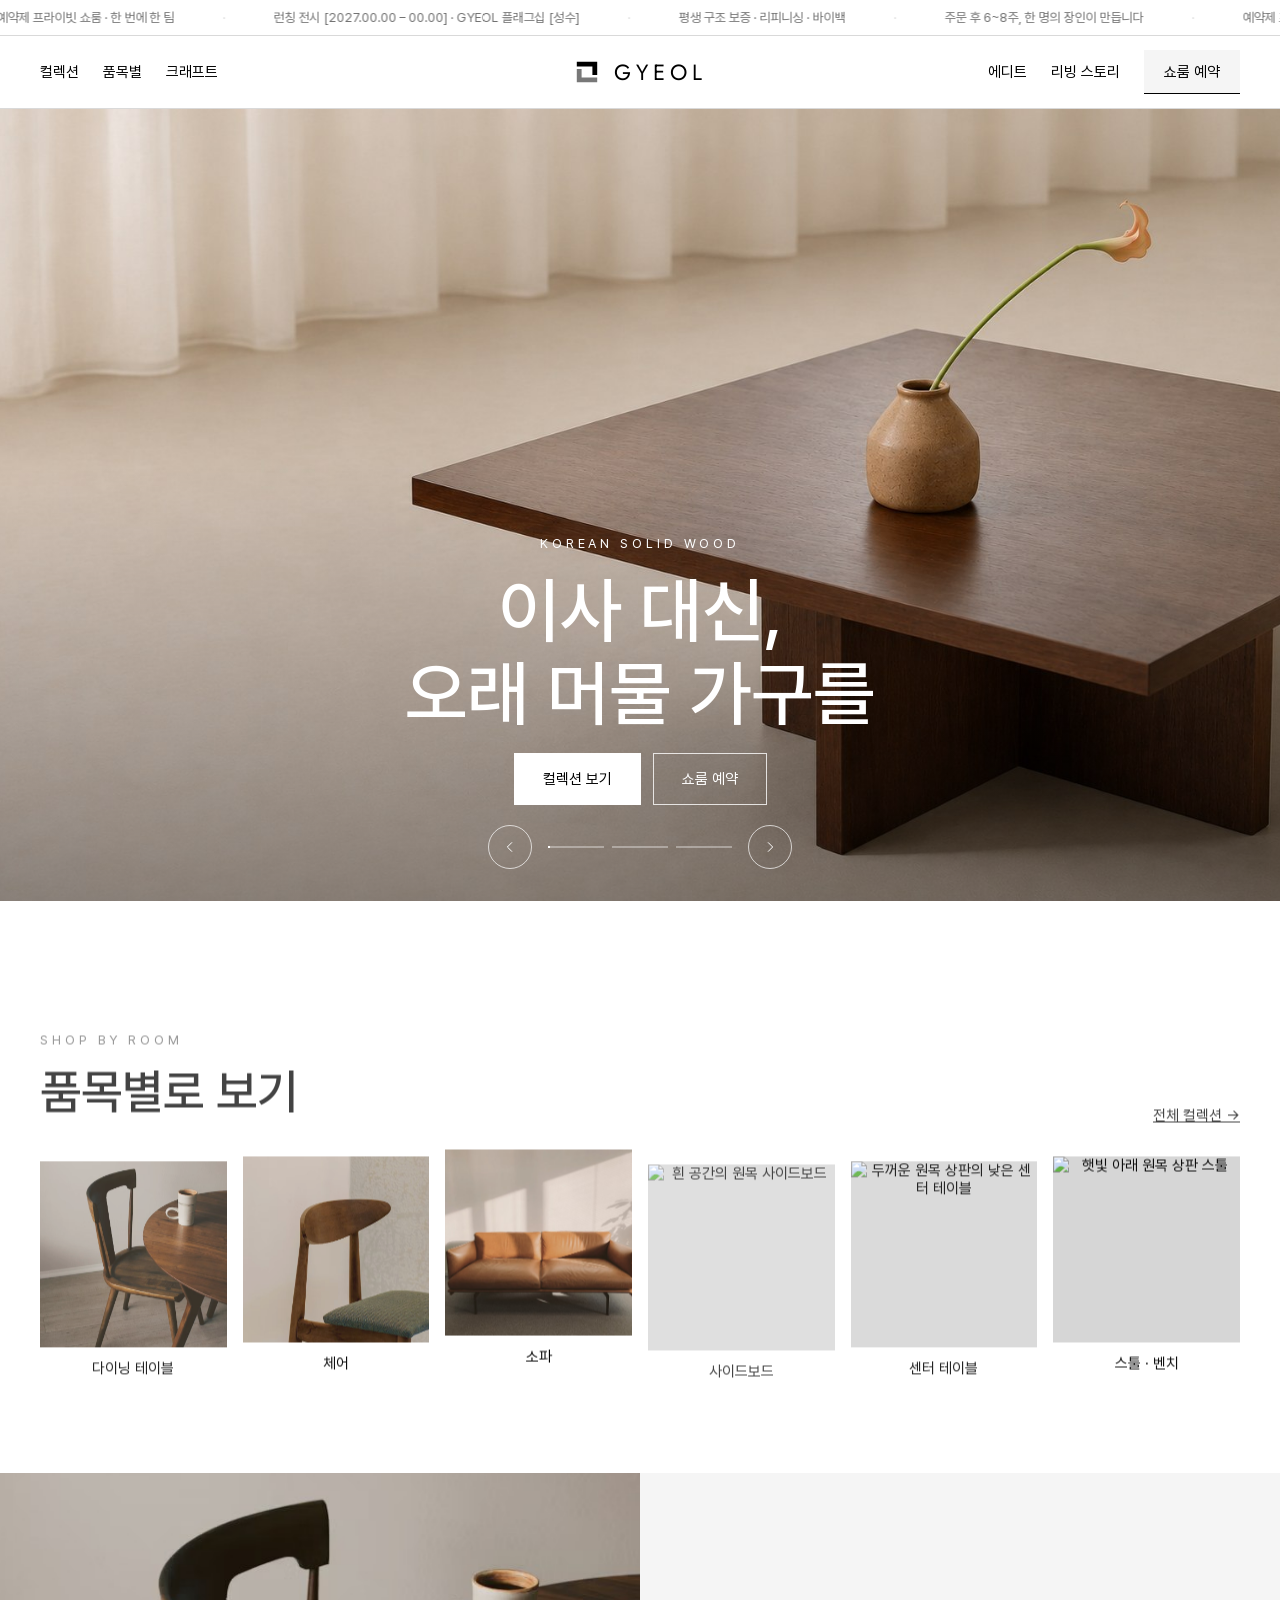
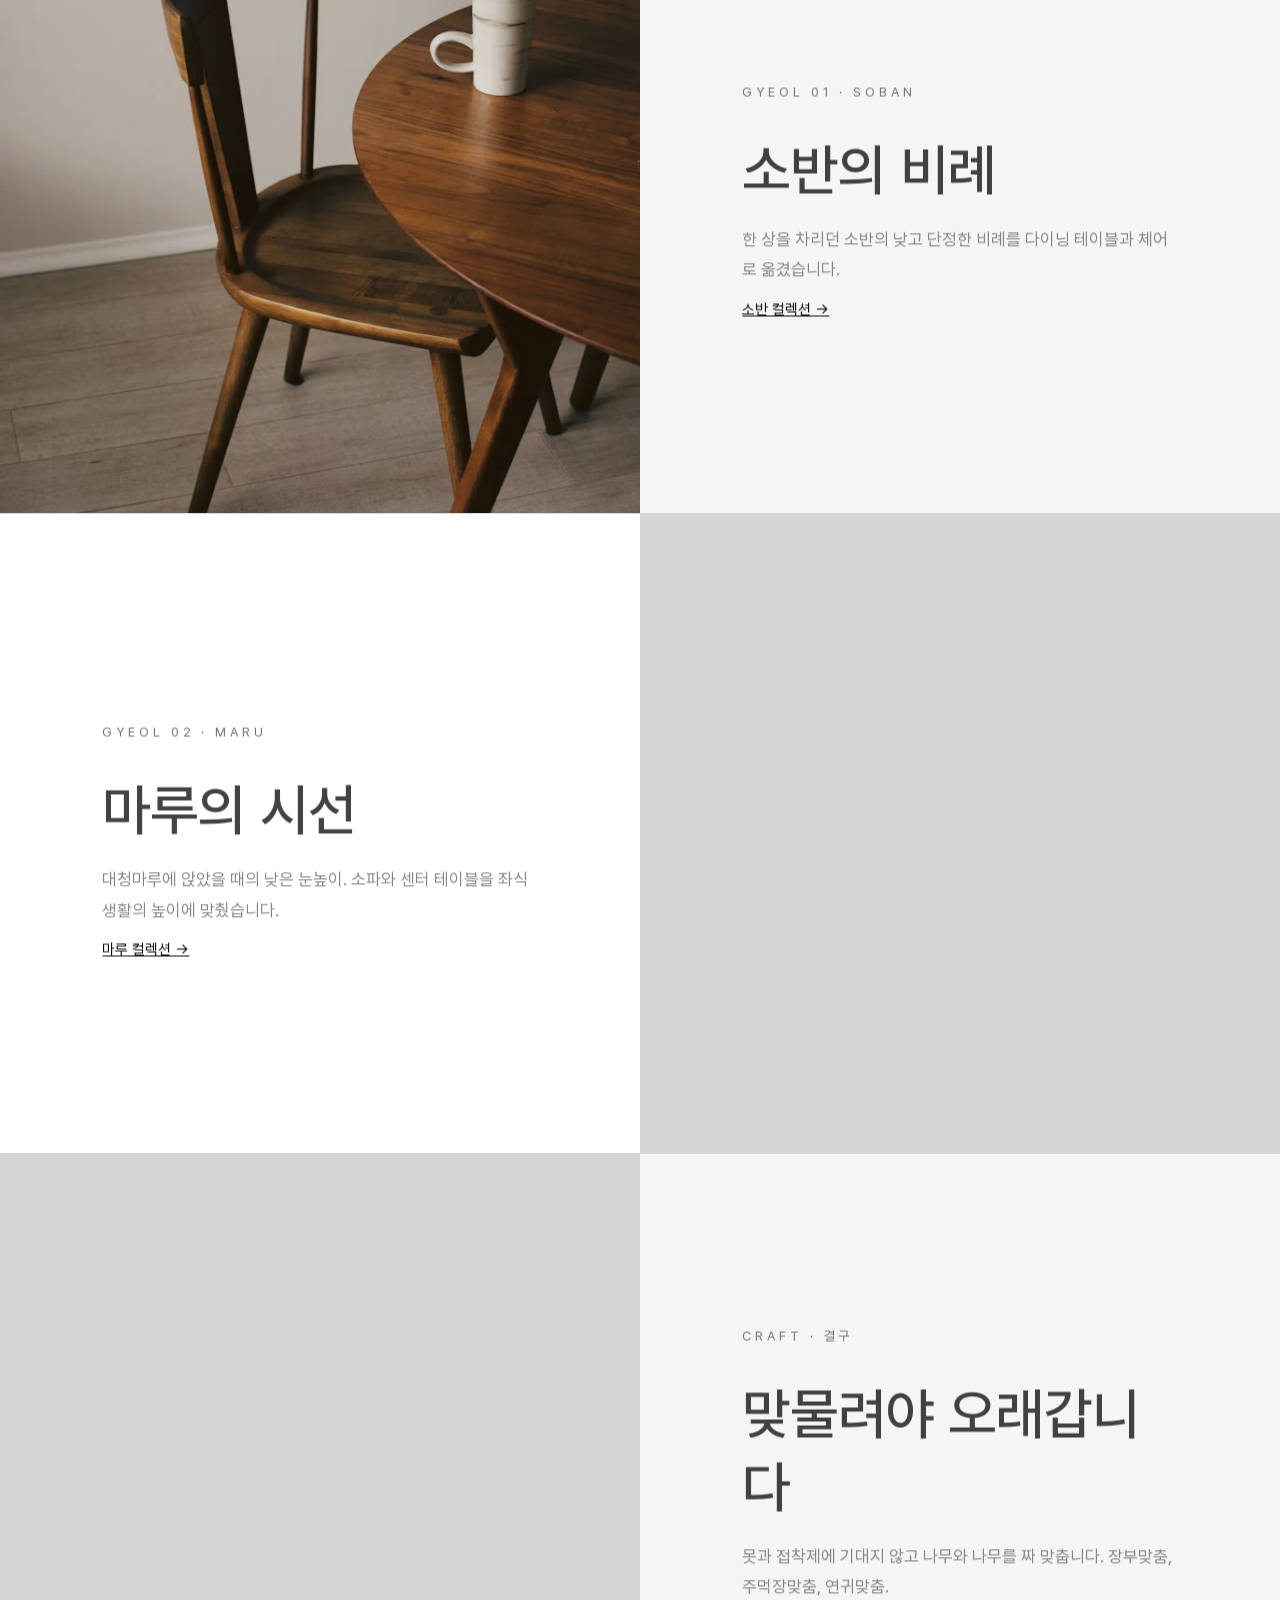
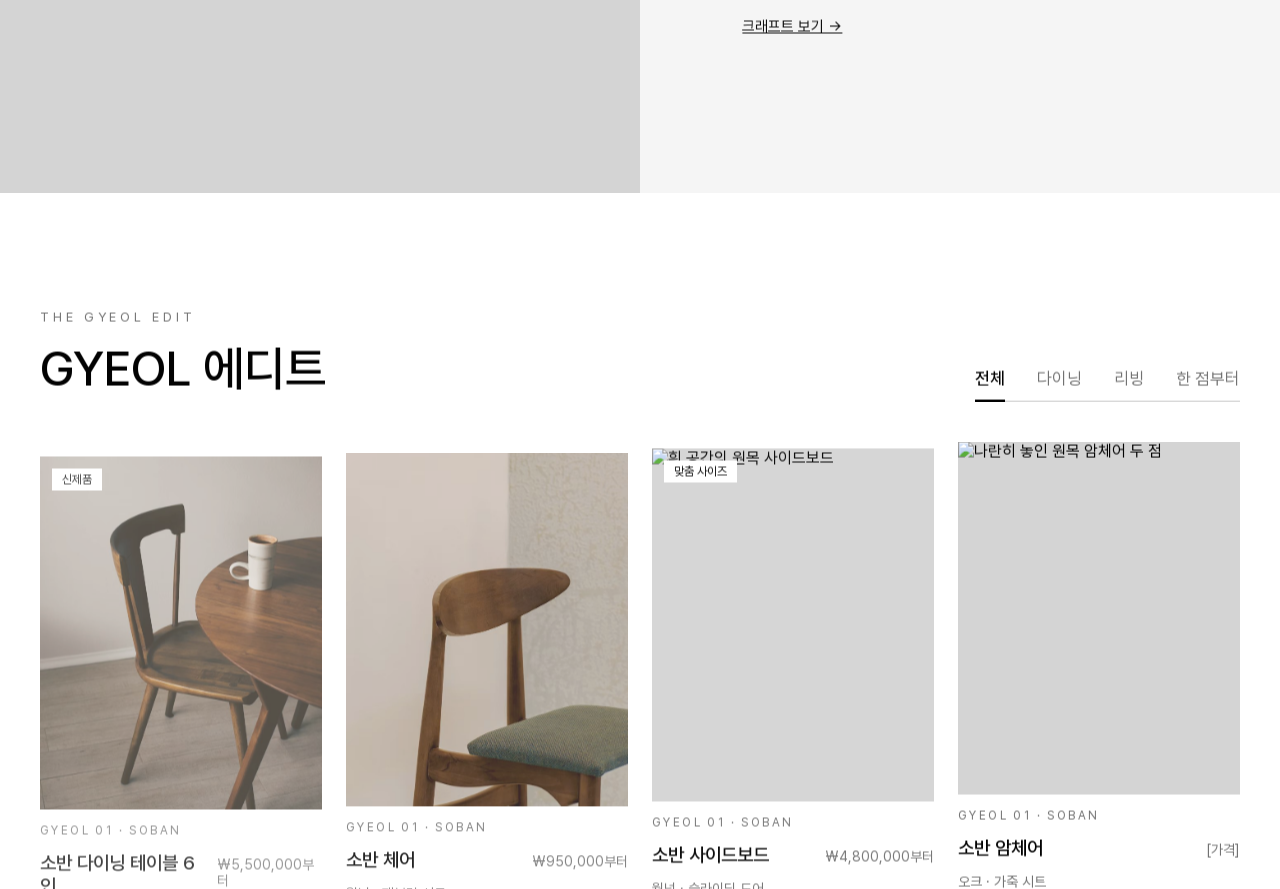
==== index.html @ b77c39f0 "GYEOL 사이트 복원본 첫 커밋 - index-wonder.html (레이아웃 B) + styles.css / wonder.css 원본 - motion.css / motion.j" ====
<!doctype html>
<html lang="ko">
<head>
<meta charset="utf-8">
<meta name="viewport" content="width=device-width, initial-scale=1">
<title>GYEOL — 한국 원목 가구</title>
<meta http-equiv="refresh" content="0; url=index-wonder.html">
<link rel="canonical" href="index-wonder.html">
</head>
<body>
<p><a href="index-wonder.html">GYEOL 홈으로 이동</a></p>
</body>
</html>
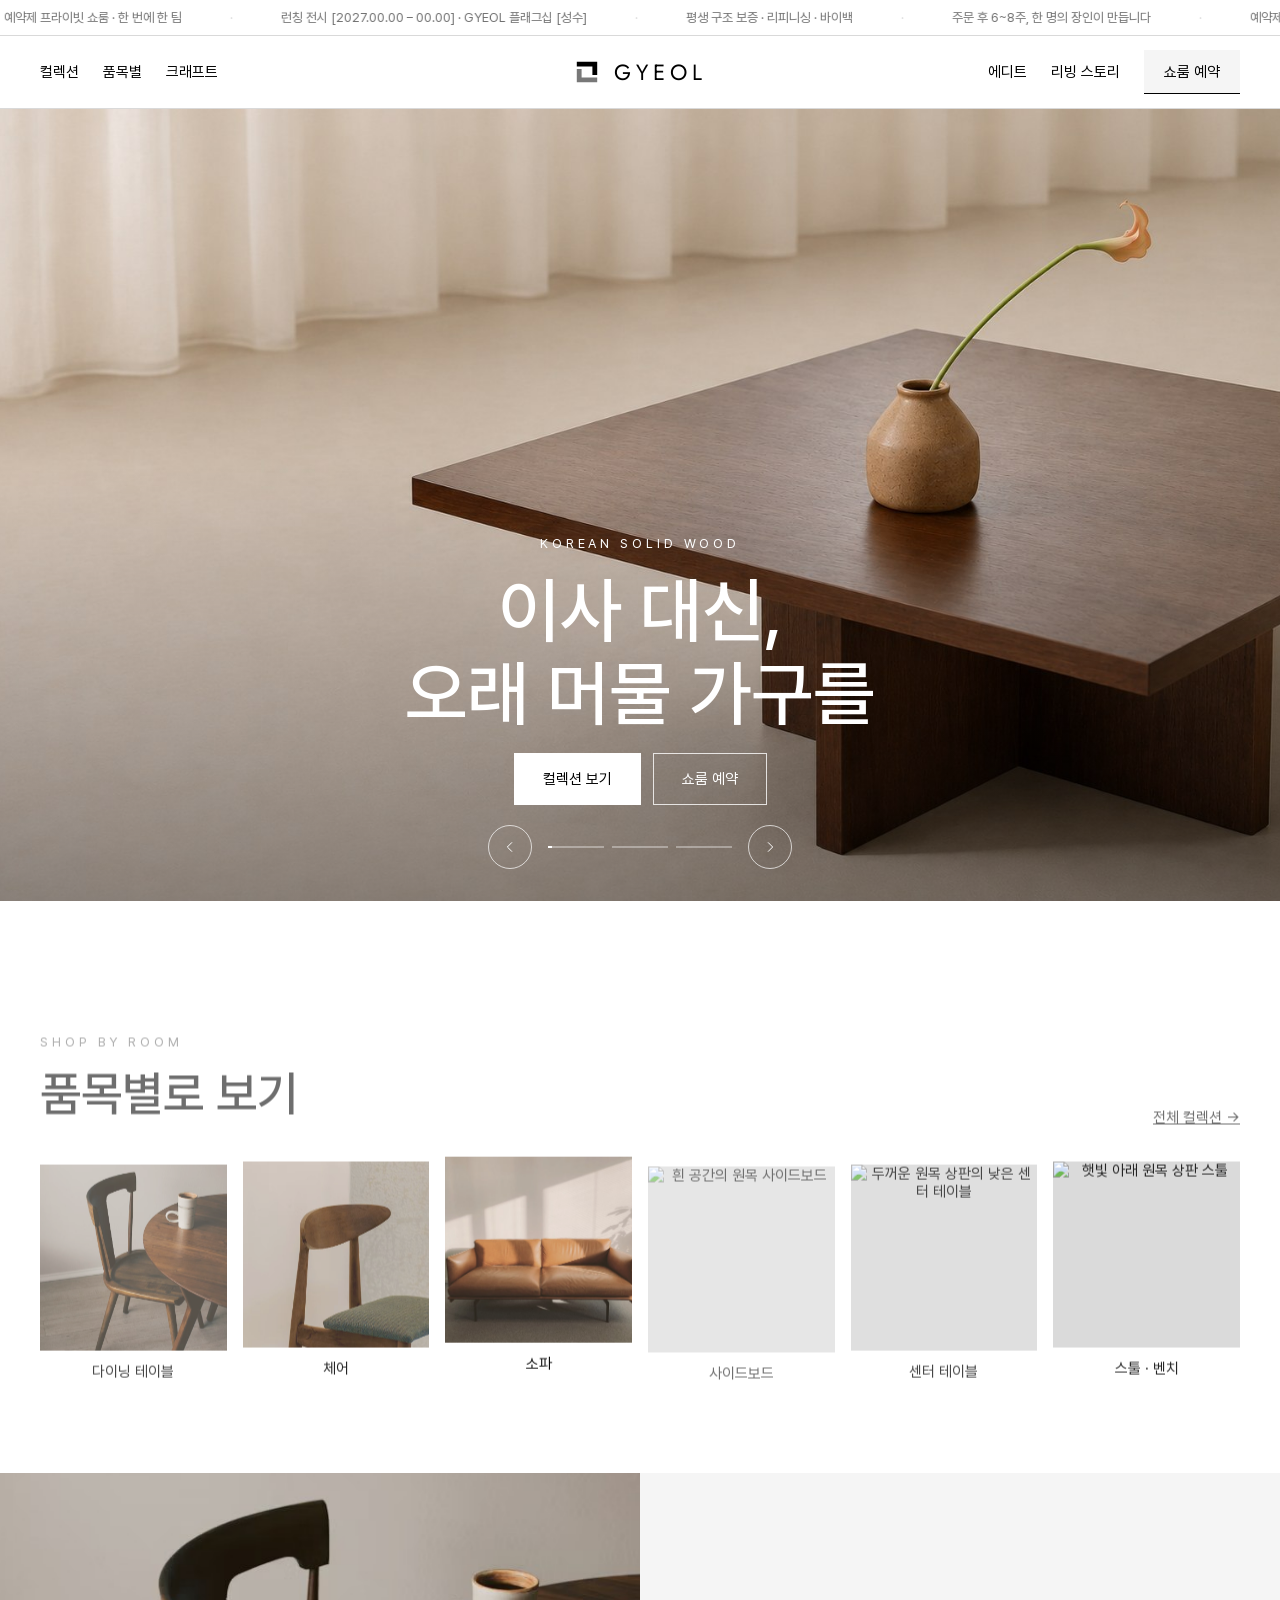
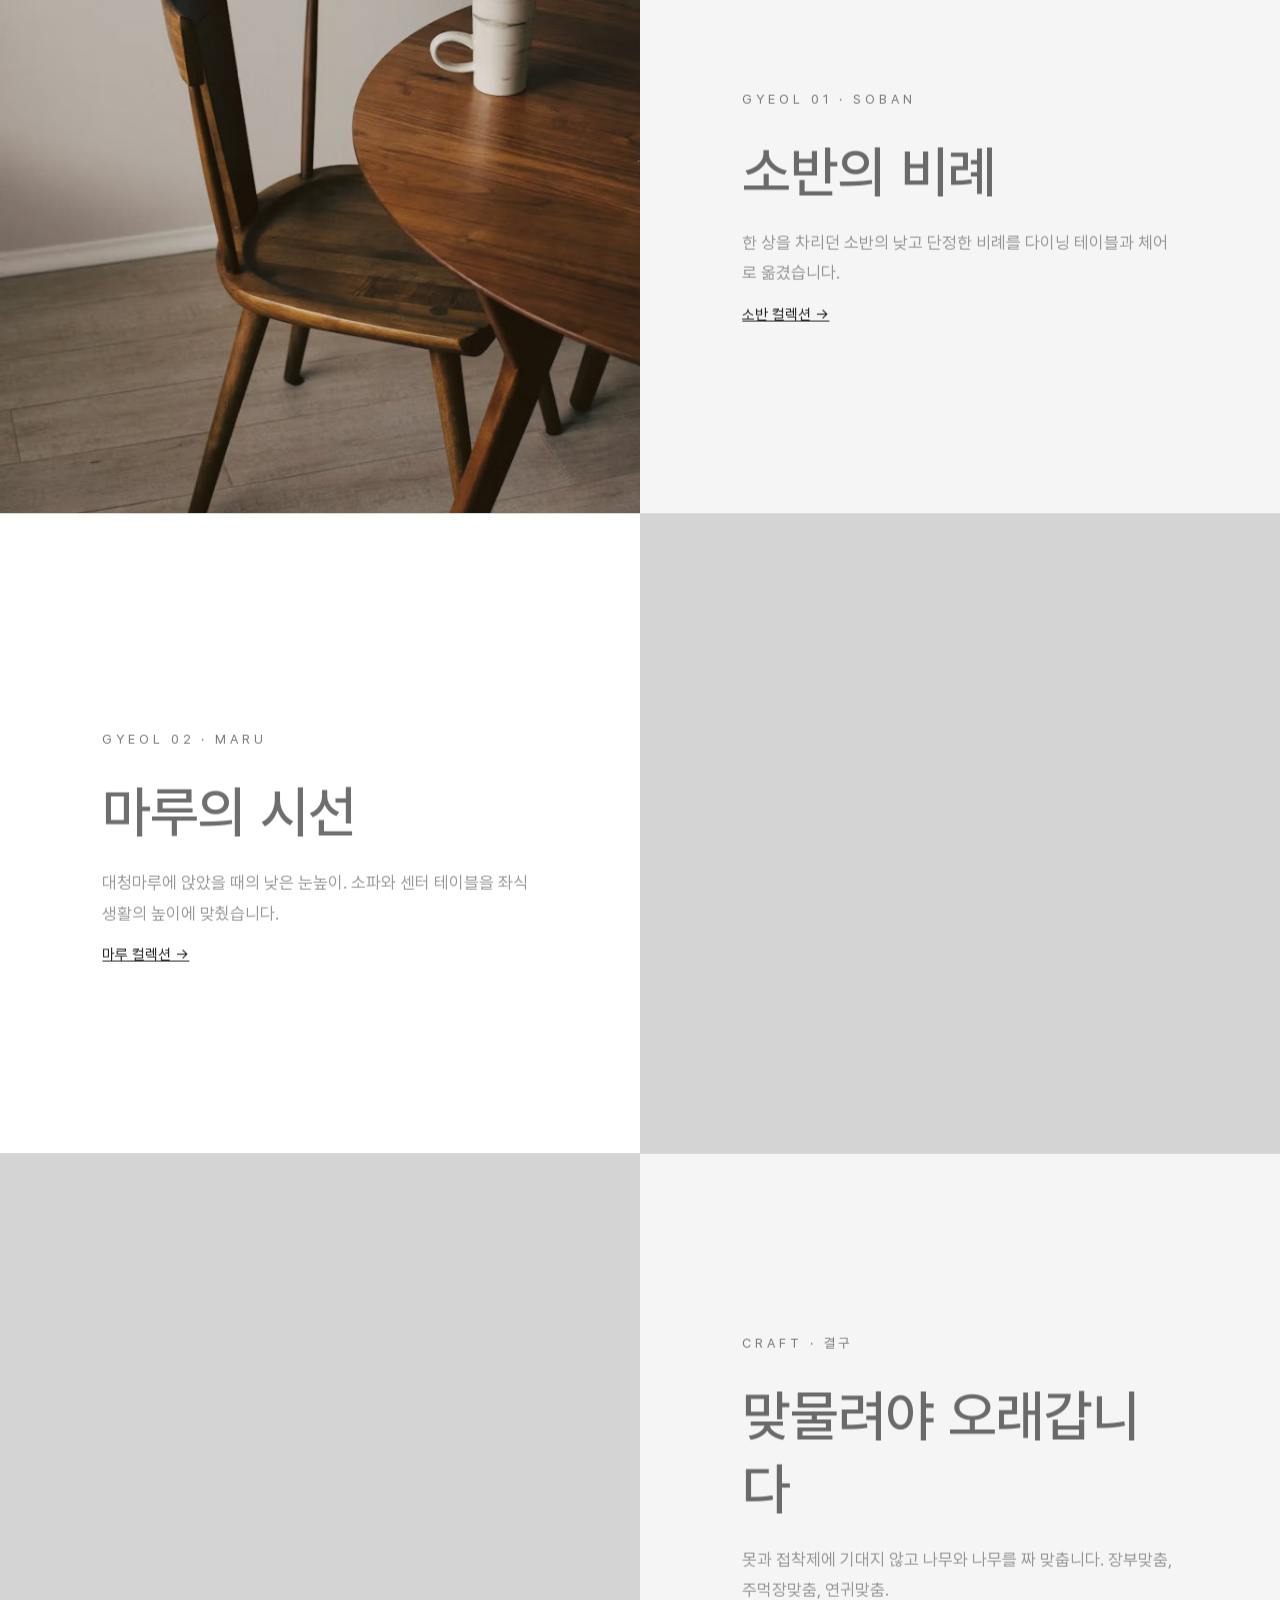
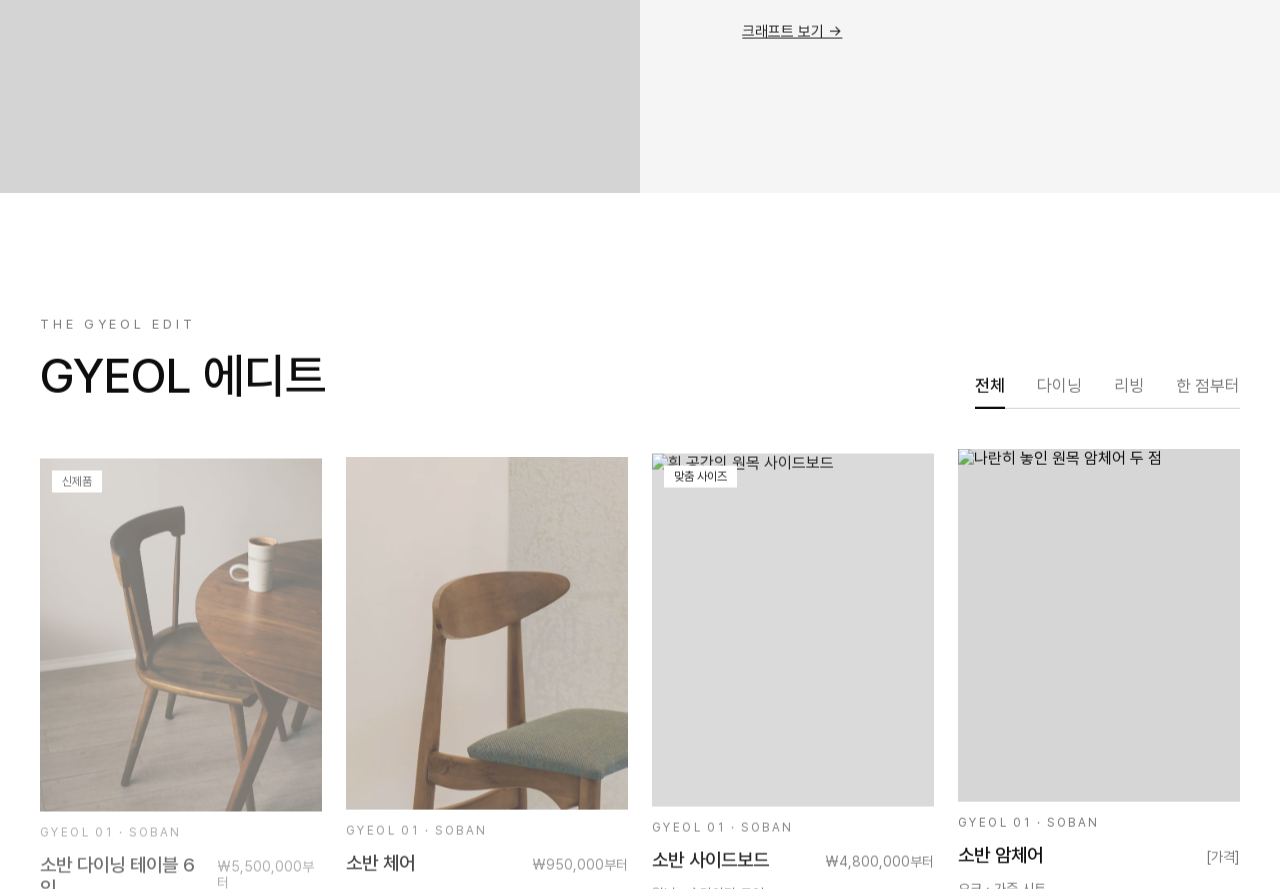
==== commit b2e5f32e: "SEO: meta description, Open Graph, Twitter 카드 추가 Co-Authored-By: Claude Opus 5.5 <noreply@anthropic." ====
--- a/index.html
+++ b/index.html
@@ -4,8 +4,21 @@
 <meta charset="utf-8">
 <meta name="viewport" content="width=device-width, initial-scale=1">
 <title>GYEOL — 한국 원목 가구</title>
+<meta name="description" content="GYEOL(결)은 한 명의 장인이 6~8주 동안 끝까지 짜 맞추는 한국 원목 가구입니다. 소반의 비례와 대청마루의 시선을 담은 다이닝·리빙 가구, 평생 구조 보증과 예약제 프라이빗 쇼룸.">
+<meta property="og:type" content="website">
+<meta property="og:site_name" content="GYEOL">
+<meta property="og:locale" content="ko_KR">
+<meta property="og:title" content="GYEOL — 이사 대신, 오래 머물 가구를">
+<meta property="og:description" content="한 명의 장인이 끝까지 짜 맞추는 한국 원목 가구. 소반·마루 컬렉션, 평생 구조 보증, 예약제 프라이빗 쇼룸.">
+<meta property="og:url" content="https://hano-choi.github.io/gyeol-site/">
+<meta property="og:image" content="https://hano-choi.github.io/gyeol-site/assets/img/hero.jpg">
+<meta property="og:image:width" content="1672">
+<meta property="og:image:height" content="941">
+<meta property="og:image:alt" content="커튼이 드리운 빈 공간의 낮은 원목 테이블과 칼라 한 송이">
+<meta name="twitter:card" content="summary_large_image">
+<meta name="twitter:image" content="https://hano-choi.github.io/gyeol-site/assets/img/hero.jpg">
 <meta http-equiv="refresh" content="0; url=index-wonder.html">
-<link rel="canonical" href="index-wonder.html">
+<link rel="canonical" href="https://hano-choi.github.io/gyeol-site/index-wonder.html">
 </head>
 <body>
 <p><a href="index-wonder.html">GYEOL 홈으로 이동</a></p>
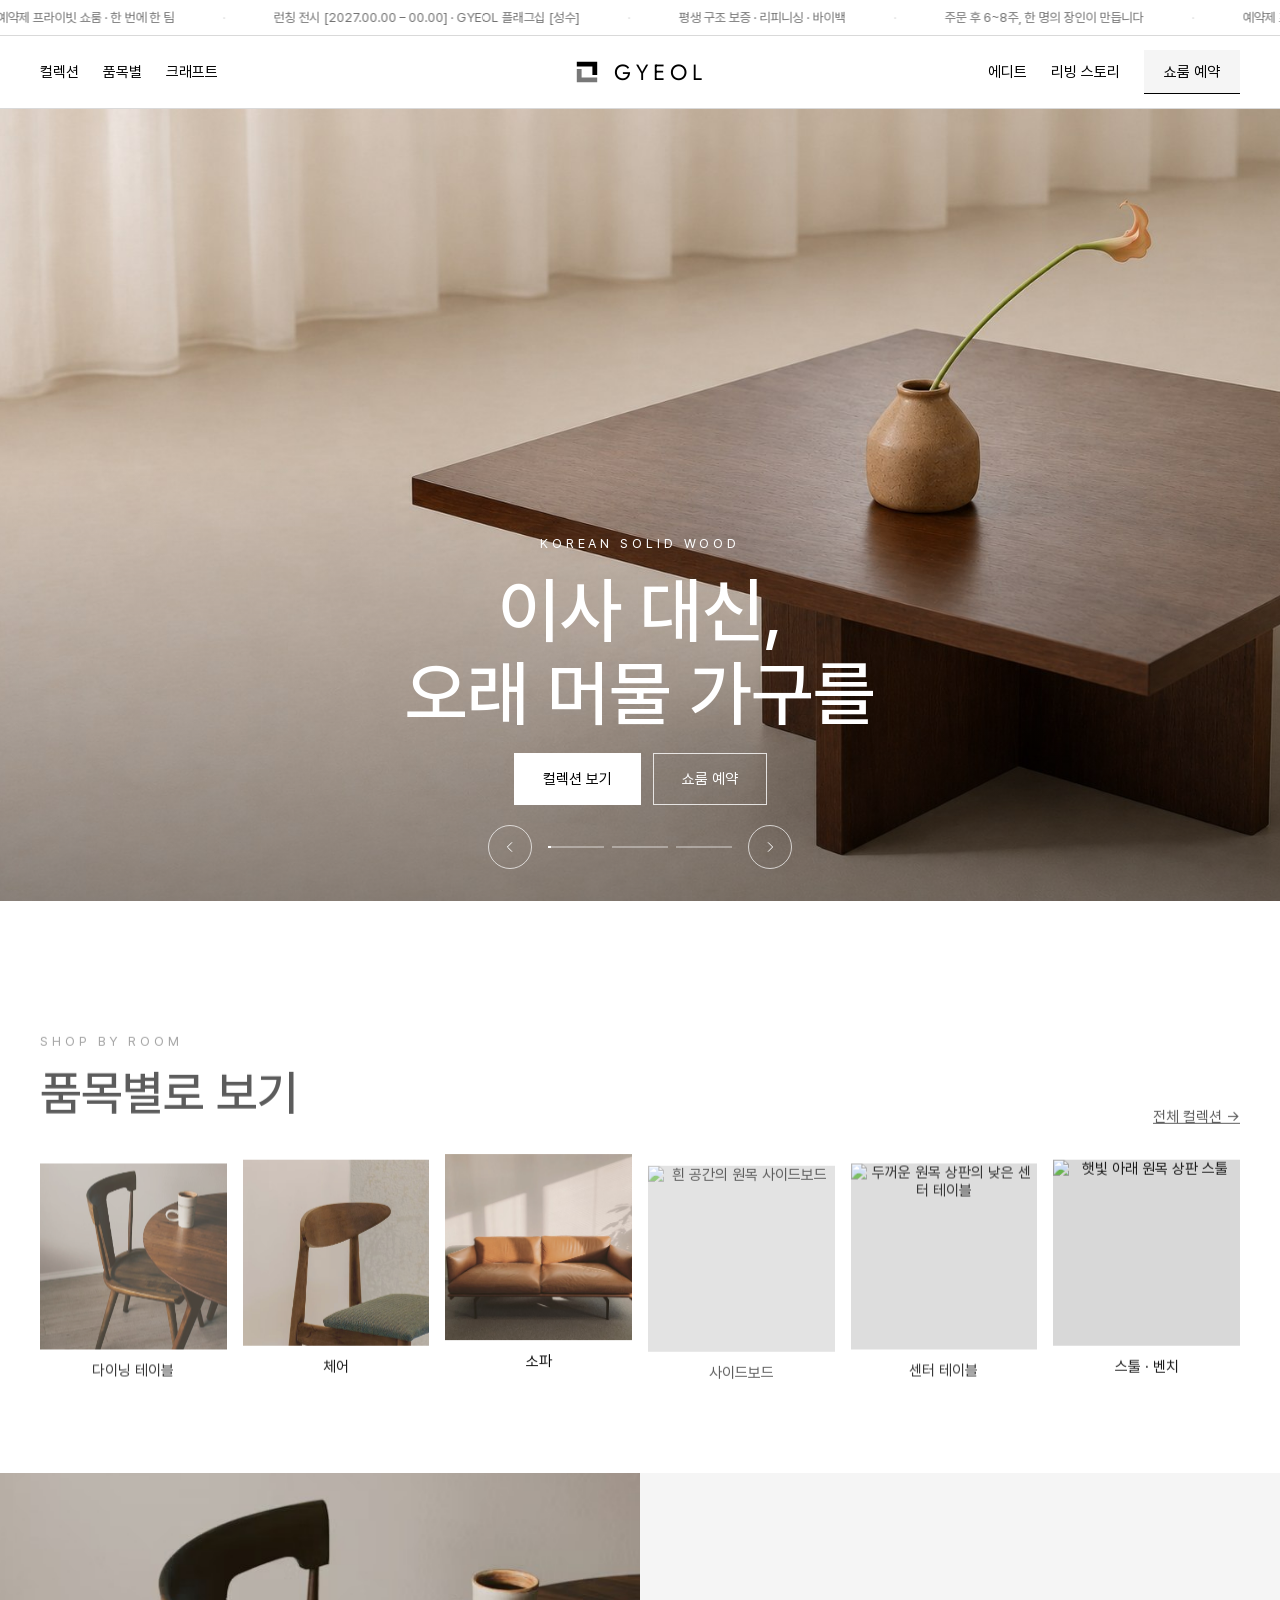
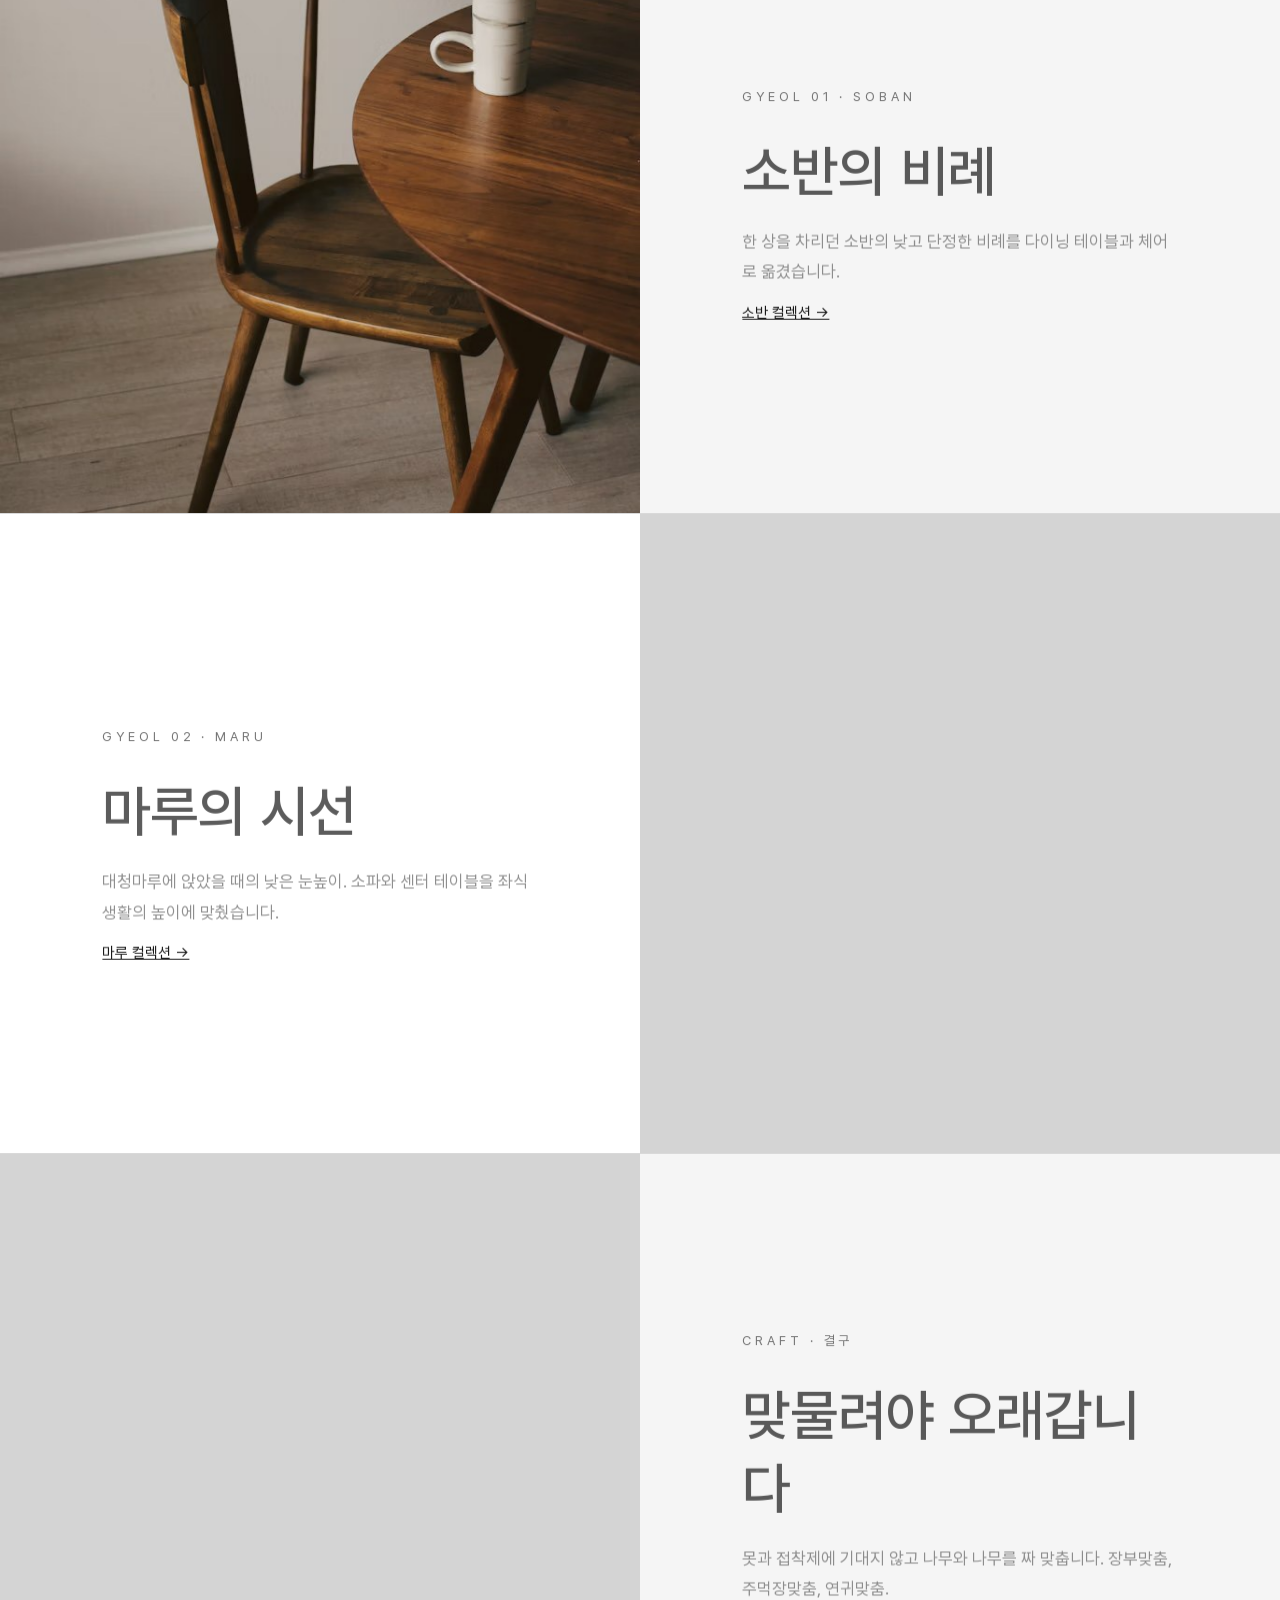
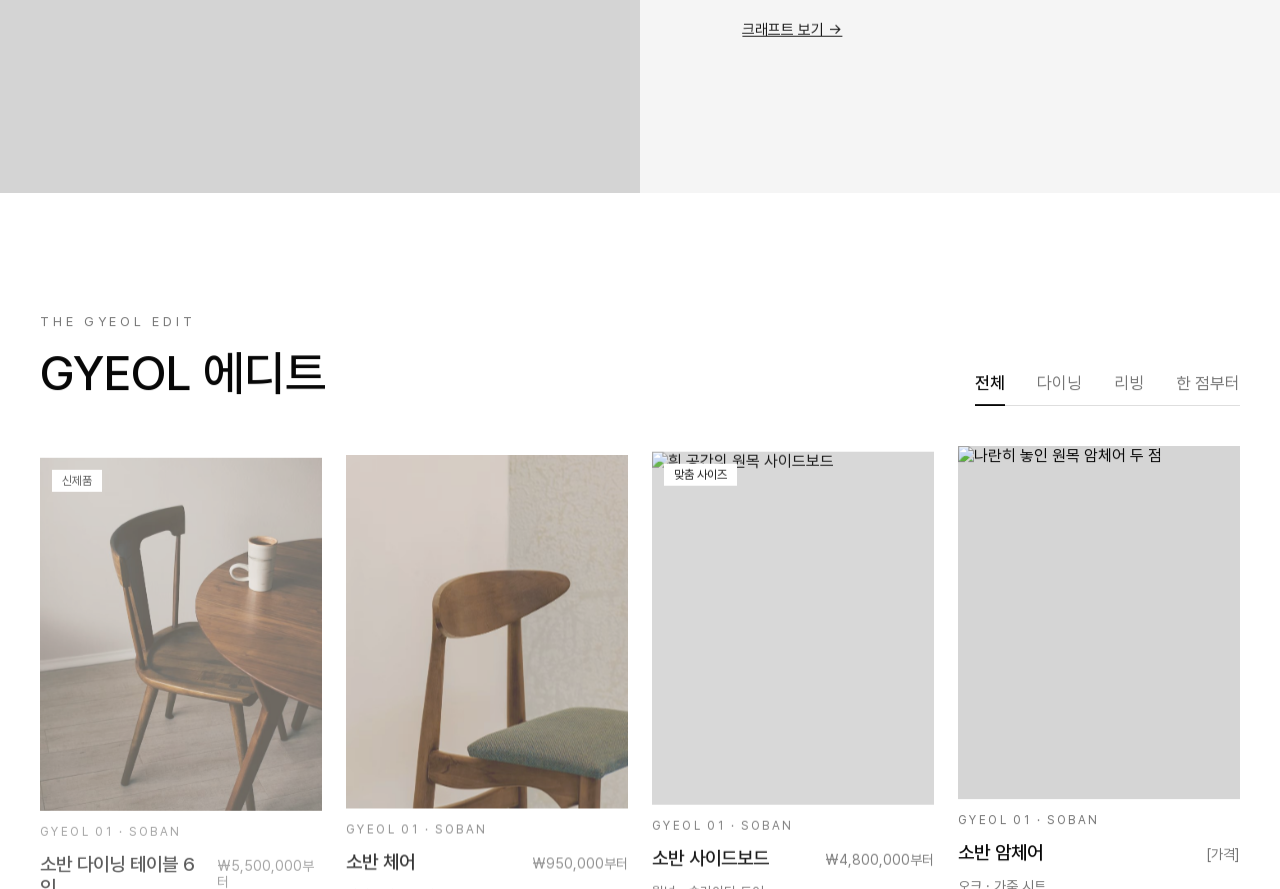
==== commit c1dfff27: "파비콘 추가: SVG(다크모드 대응), ICO, 애플 터치 아이콘, 웹 매니페스트 Co-Authored-By: Claude Opus 5.5 <noreply@anthropic.com" ====
--- a/index.html
+++ b/index.html
@@ -17,6 +17,9 @@
 <meta property="og:image:alt" content="커튼이 드리운 빈 공간의 낮은 원목 테이블과 칼라 한 송이">
 <meta name="twitter:card" content="summary_large_image">
 <meta name="twitter:image" content="https://hano-choi.github.io/gyeol-site/assets/img/hero.jpg">
+<link rel="icon" href="assets/icons/favicon.ico" sizes="48x48">
+<link rel="icon" href="assets/icons/favicon.svg" type="image/svg+xml">
+<link rel="apple-touch-icon" href="assets/icons/apple-touch-icon.png">
 <meta http-equiv="refresh" content="0; url=index-wonder.html">
 <link rel="canonical" href="https://hano-choi.github.io/gyeol-site/index-wonder.html">
 </head>
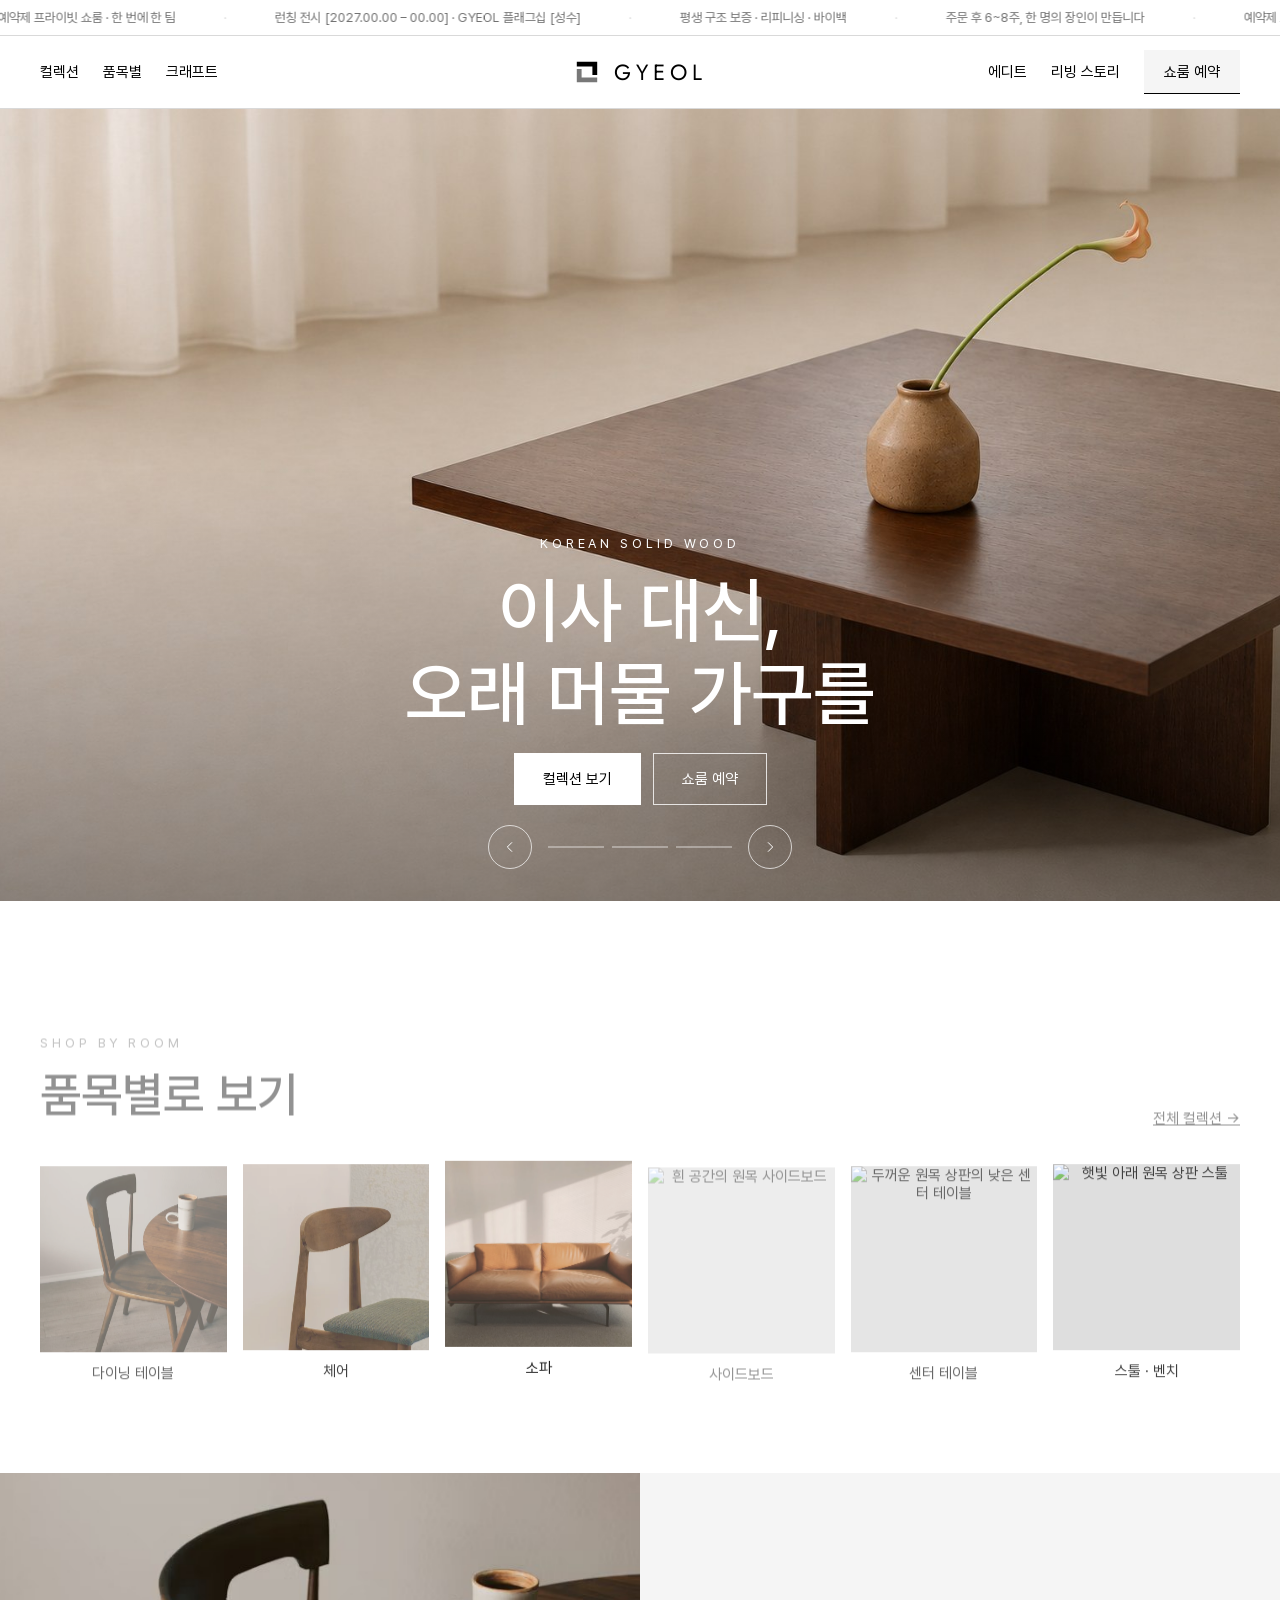
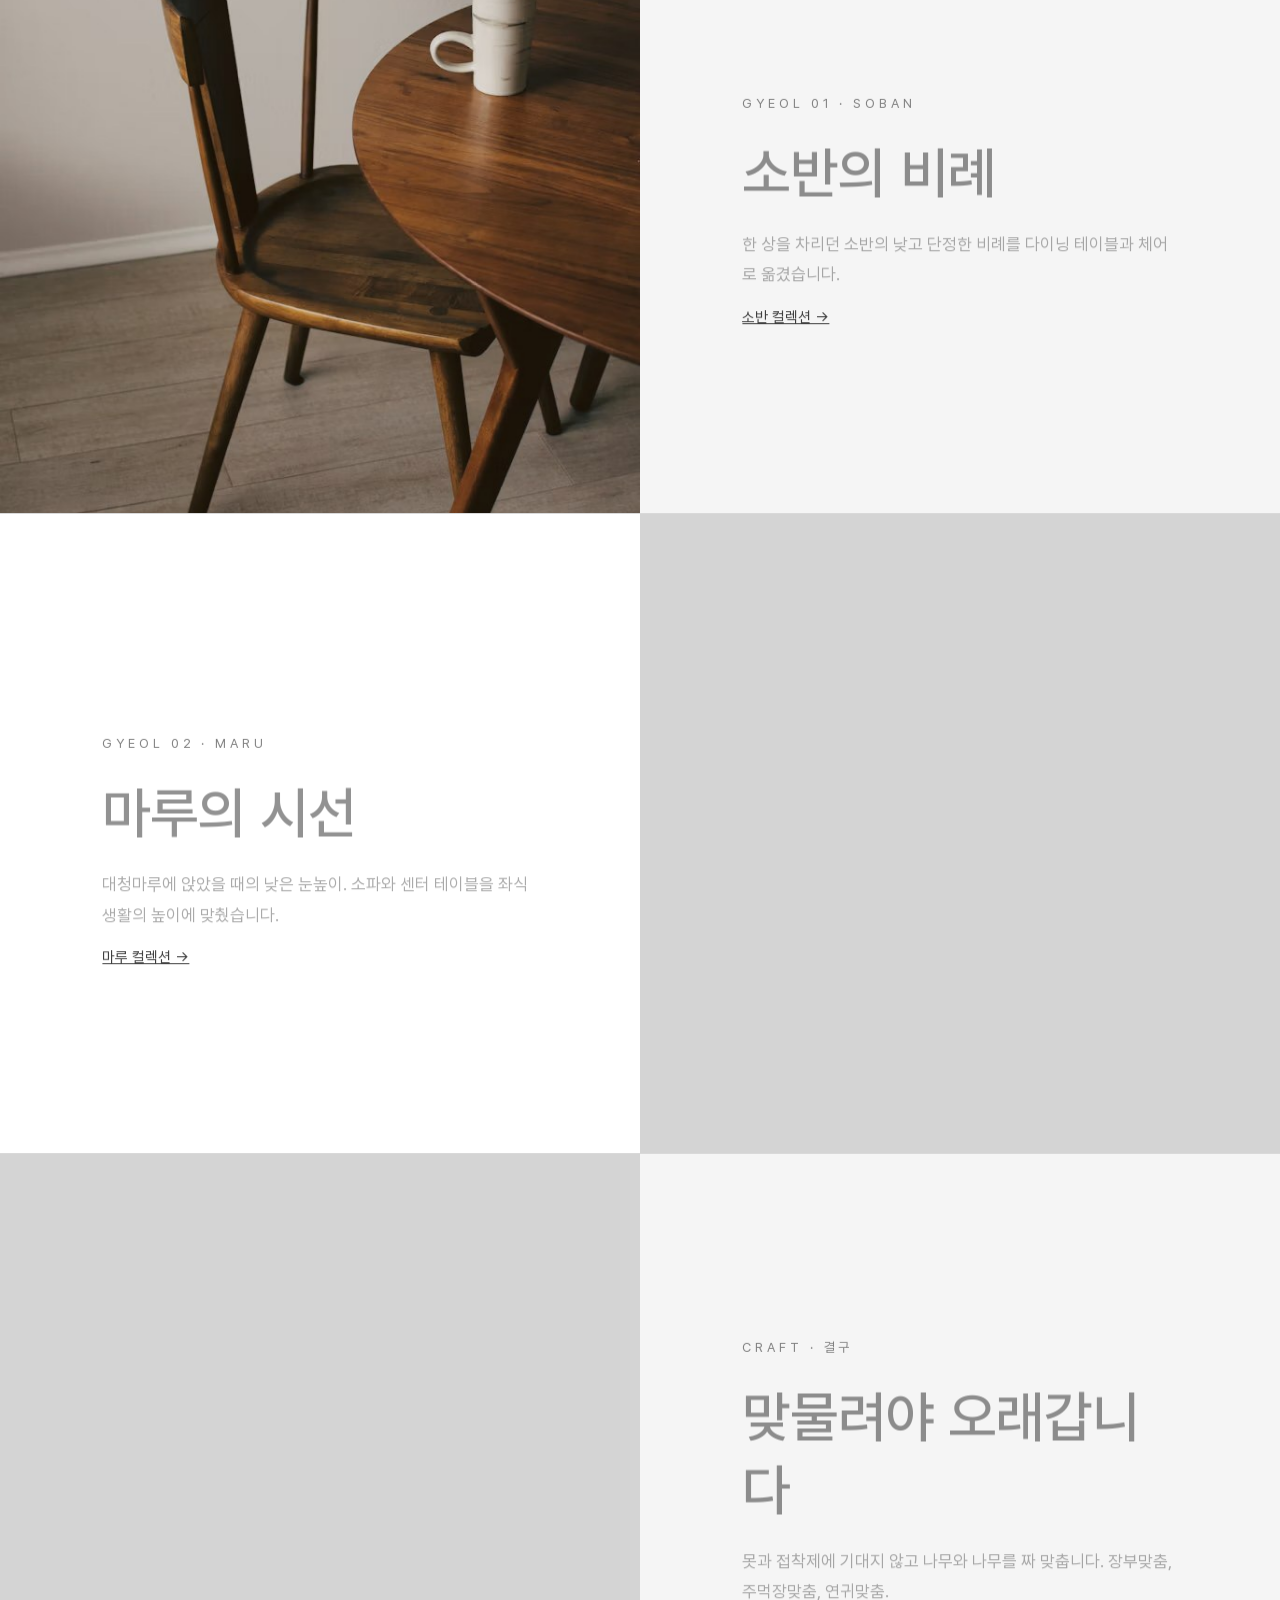
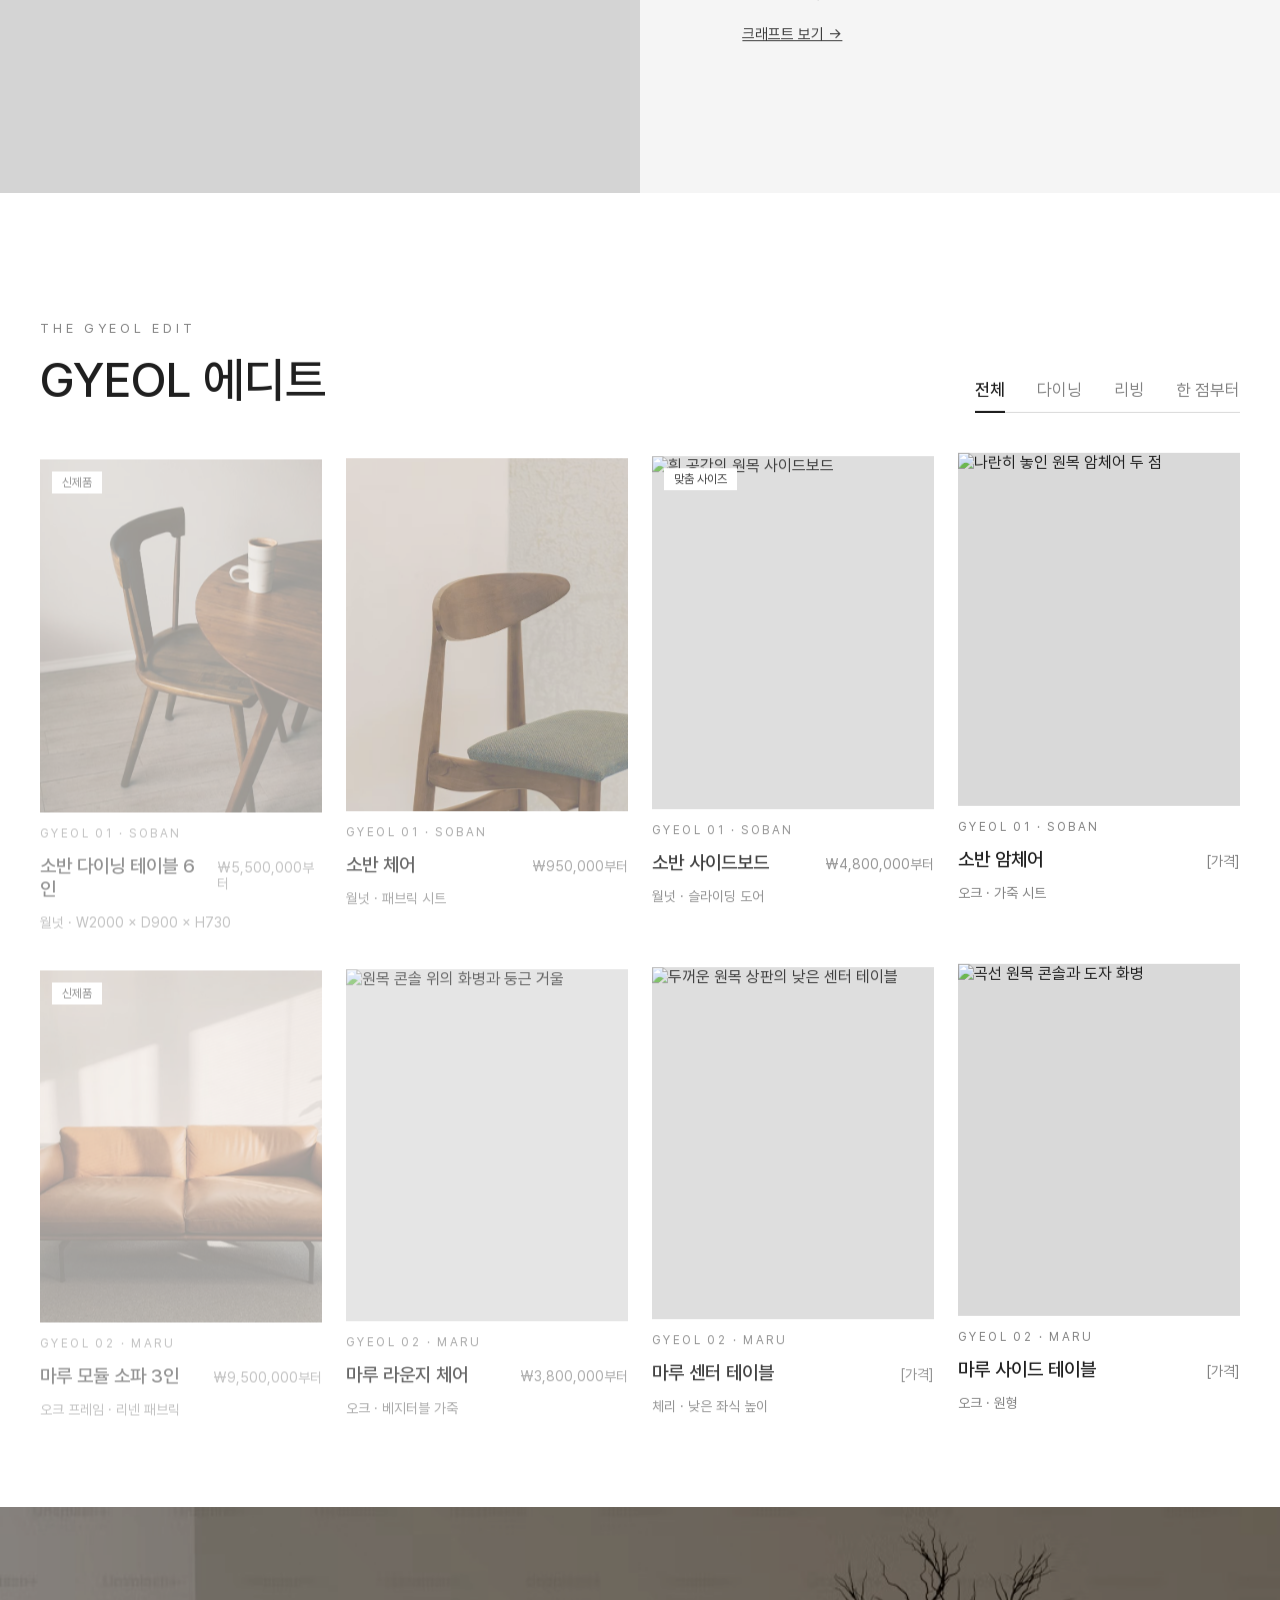
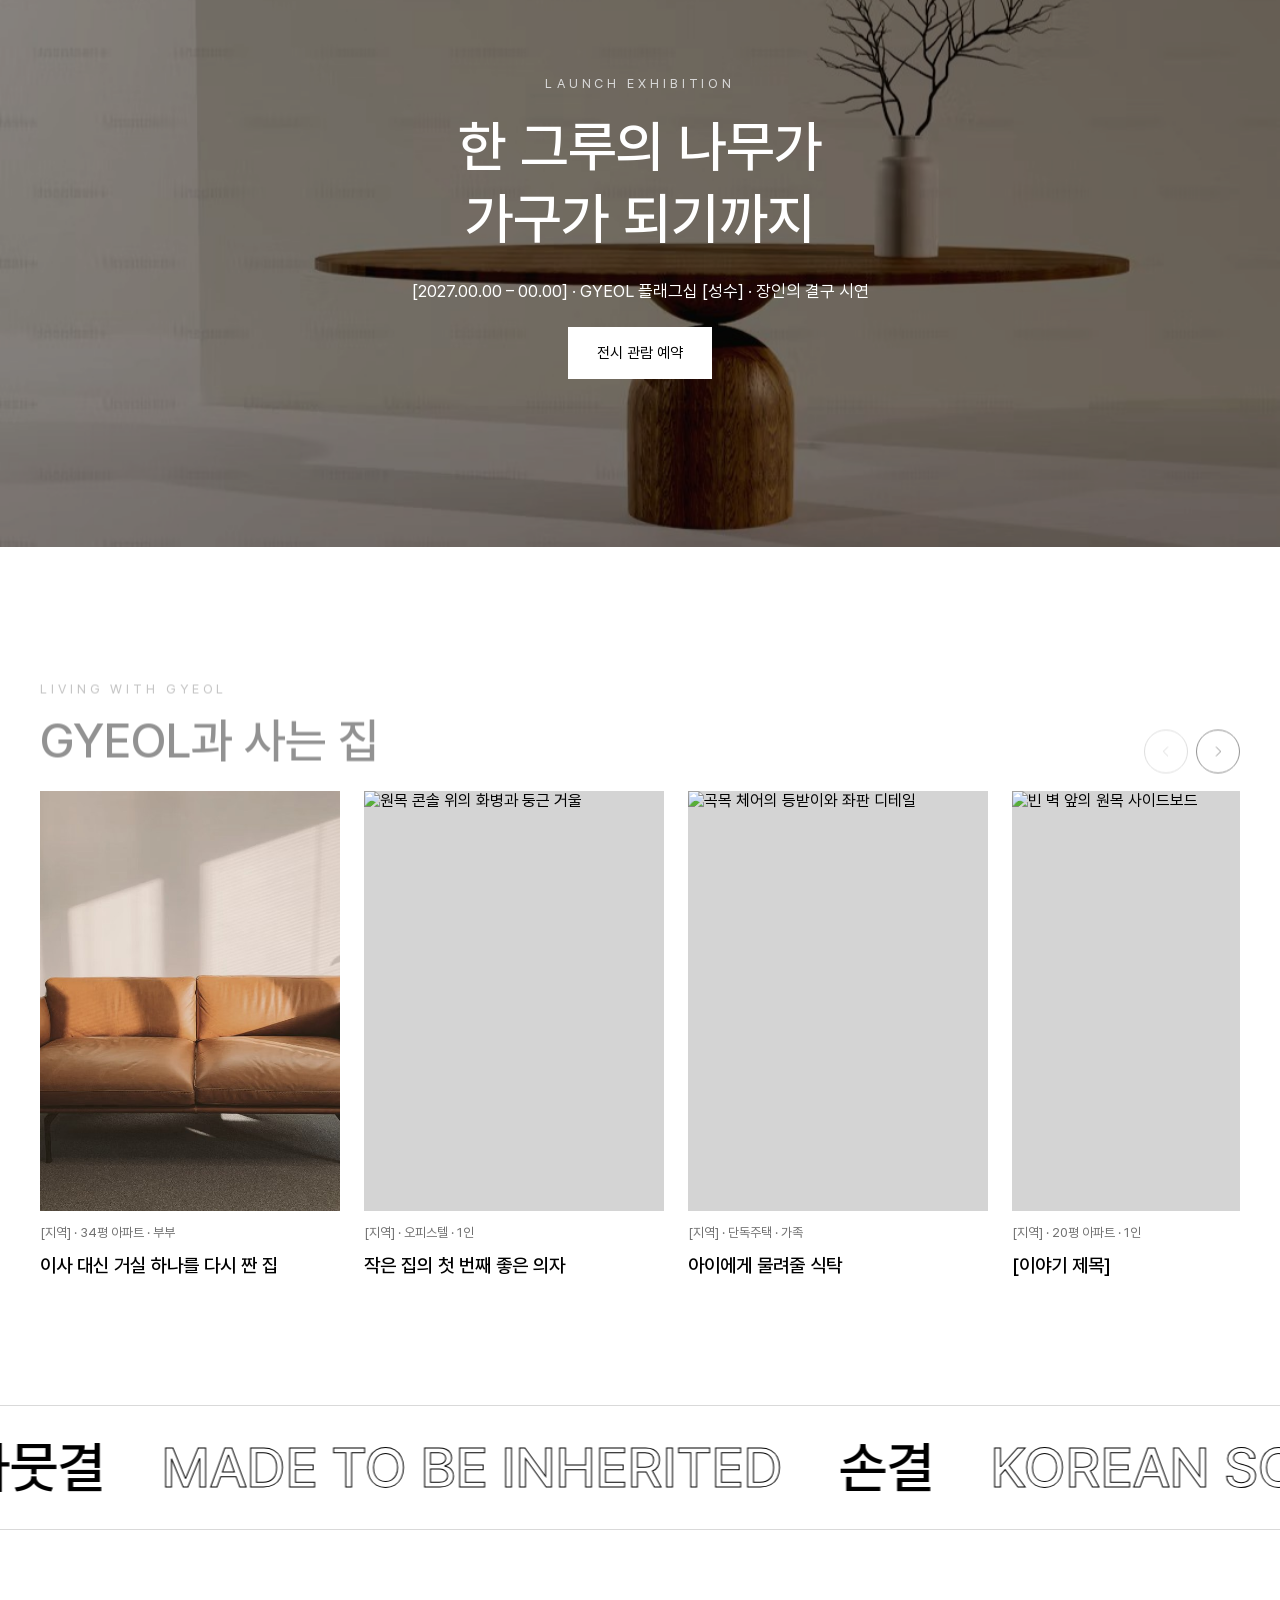
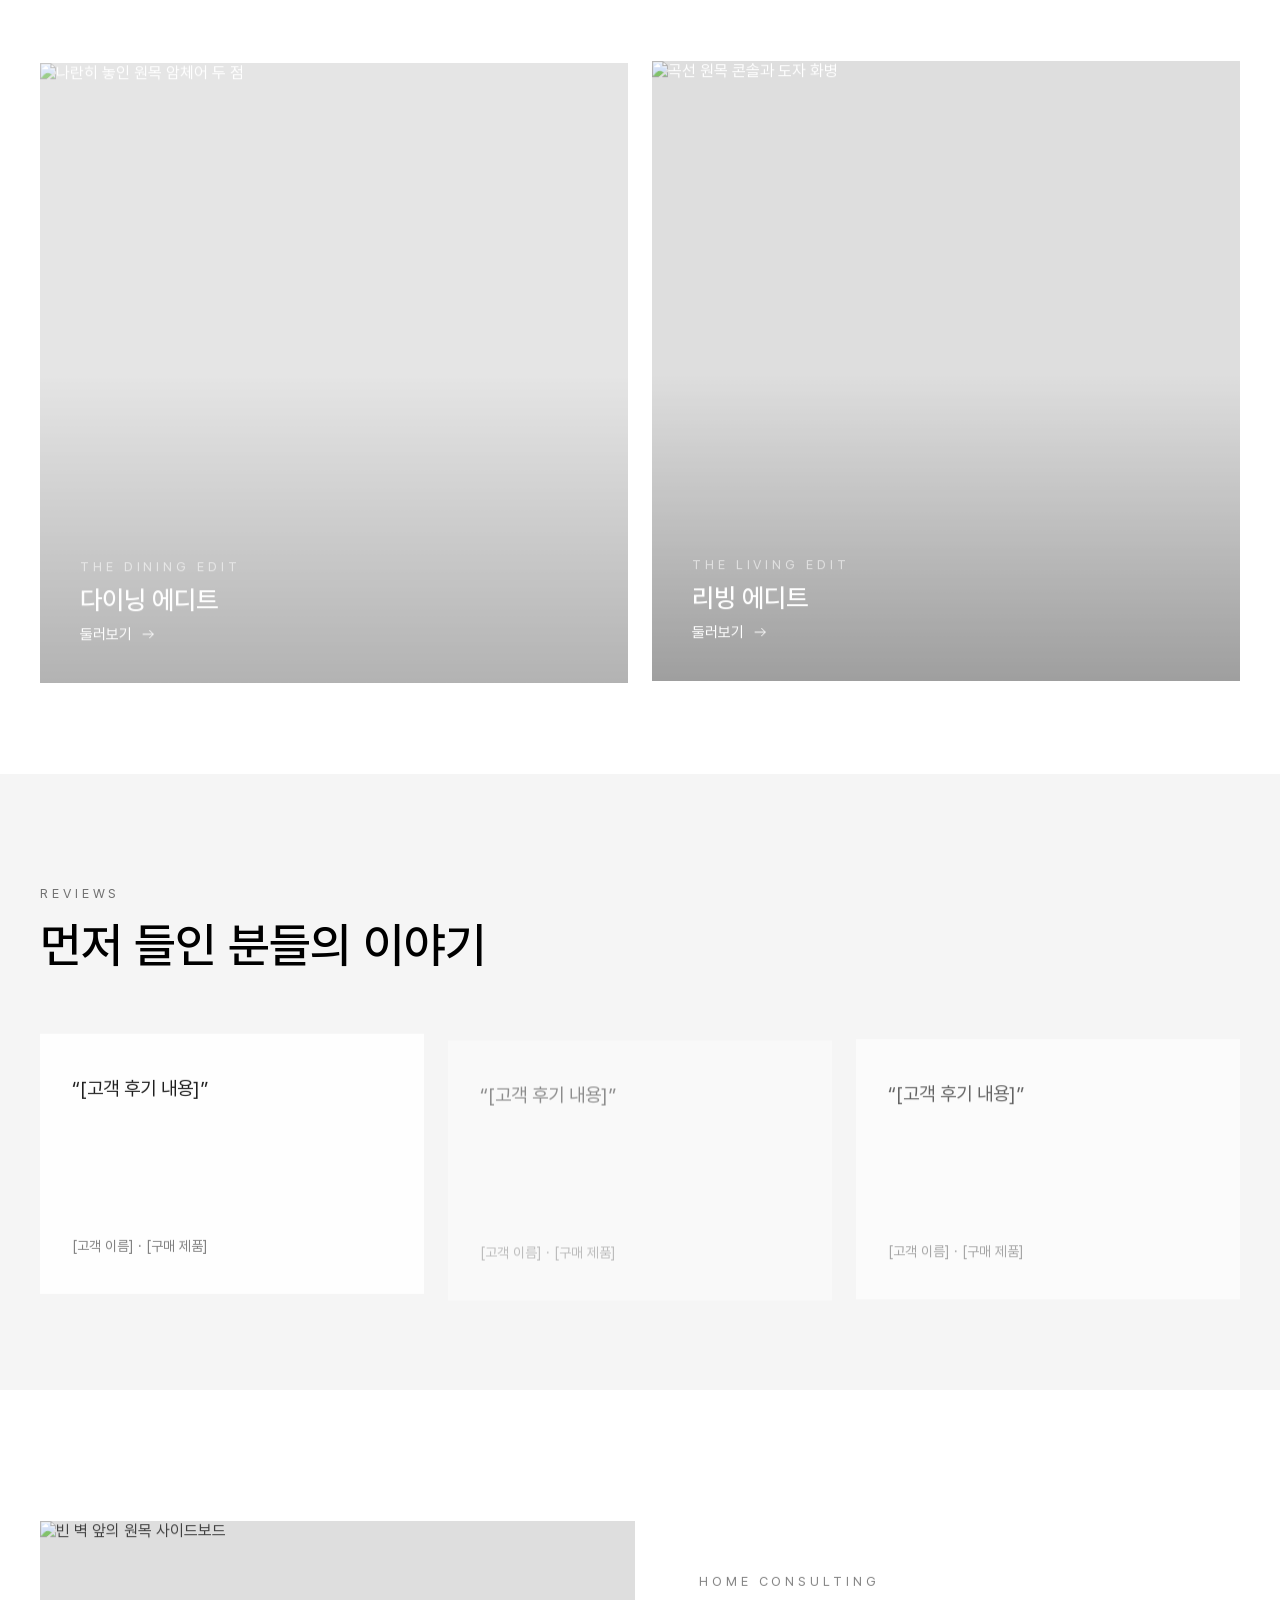
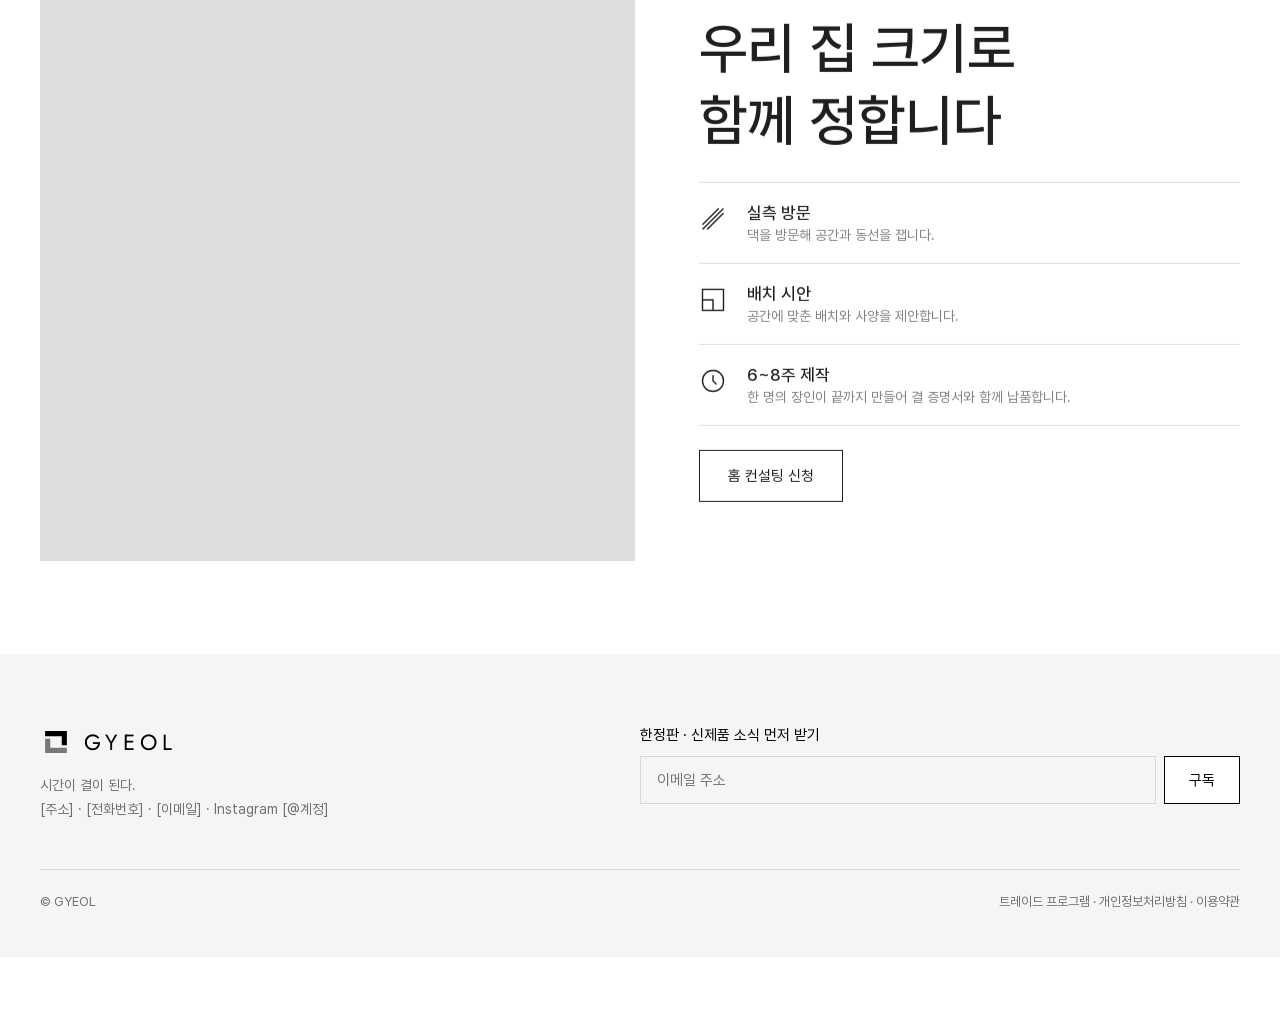
==== commit e97b21eb: "파비콘 캐시 갱신용 버전 쿼리 추가 Co-Authored-By: Claude Opus 5.5 <noreply@anthropic.com>" ====
--- a/index.html
+++ b/index.html
@@ -17,9 +17,9 @@
 <meta property="og:image:alt" content="커튼이 드리운 빈 공간의 낮은 원목 테이블과 칼라 한 송이">
 <meta name="twitter:card" content="summary_large_image">
 <meta name="twitter:image" content="https://hano-choi.github.io/gyeol-site/assets/img/hero.jpg">
-<link rel="icon" href="assets/icons/favicon.ico" sizes="48x48">
-<link rel="icon" href="assets/icons/favicon.svg" type="image/svg+xml">
-<link rel="apple-touch-icon" href="assets/icons/apple-touch-icon.png">
+<link rel="icon" href="assets/icons/favicon.ico?v=2" sizes="48x48">
+<link rel="icon" href="assets/icons/favicon.svg?v=2" type="image/svg+xml">
+<link rel="apple-touch-icon" href="assets/icons/apple-touch-icon.png?v=2">
 <meta http-equiv="refresh" content="0; url=index-wonder.html">
 <link rel="canonical" href="https://hano-choi.github.io/gyeol-site/index-wonder.html">
 </head>
